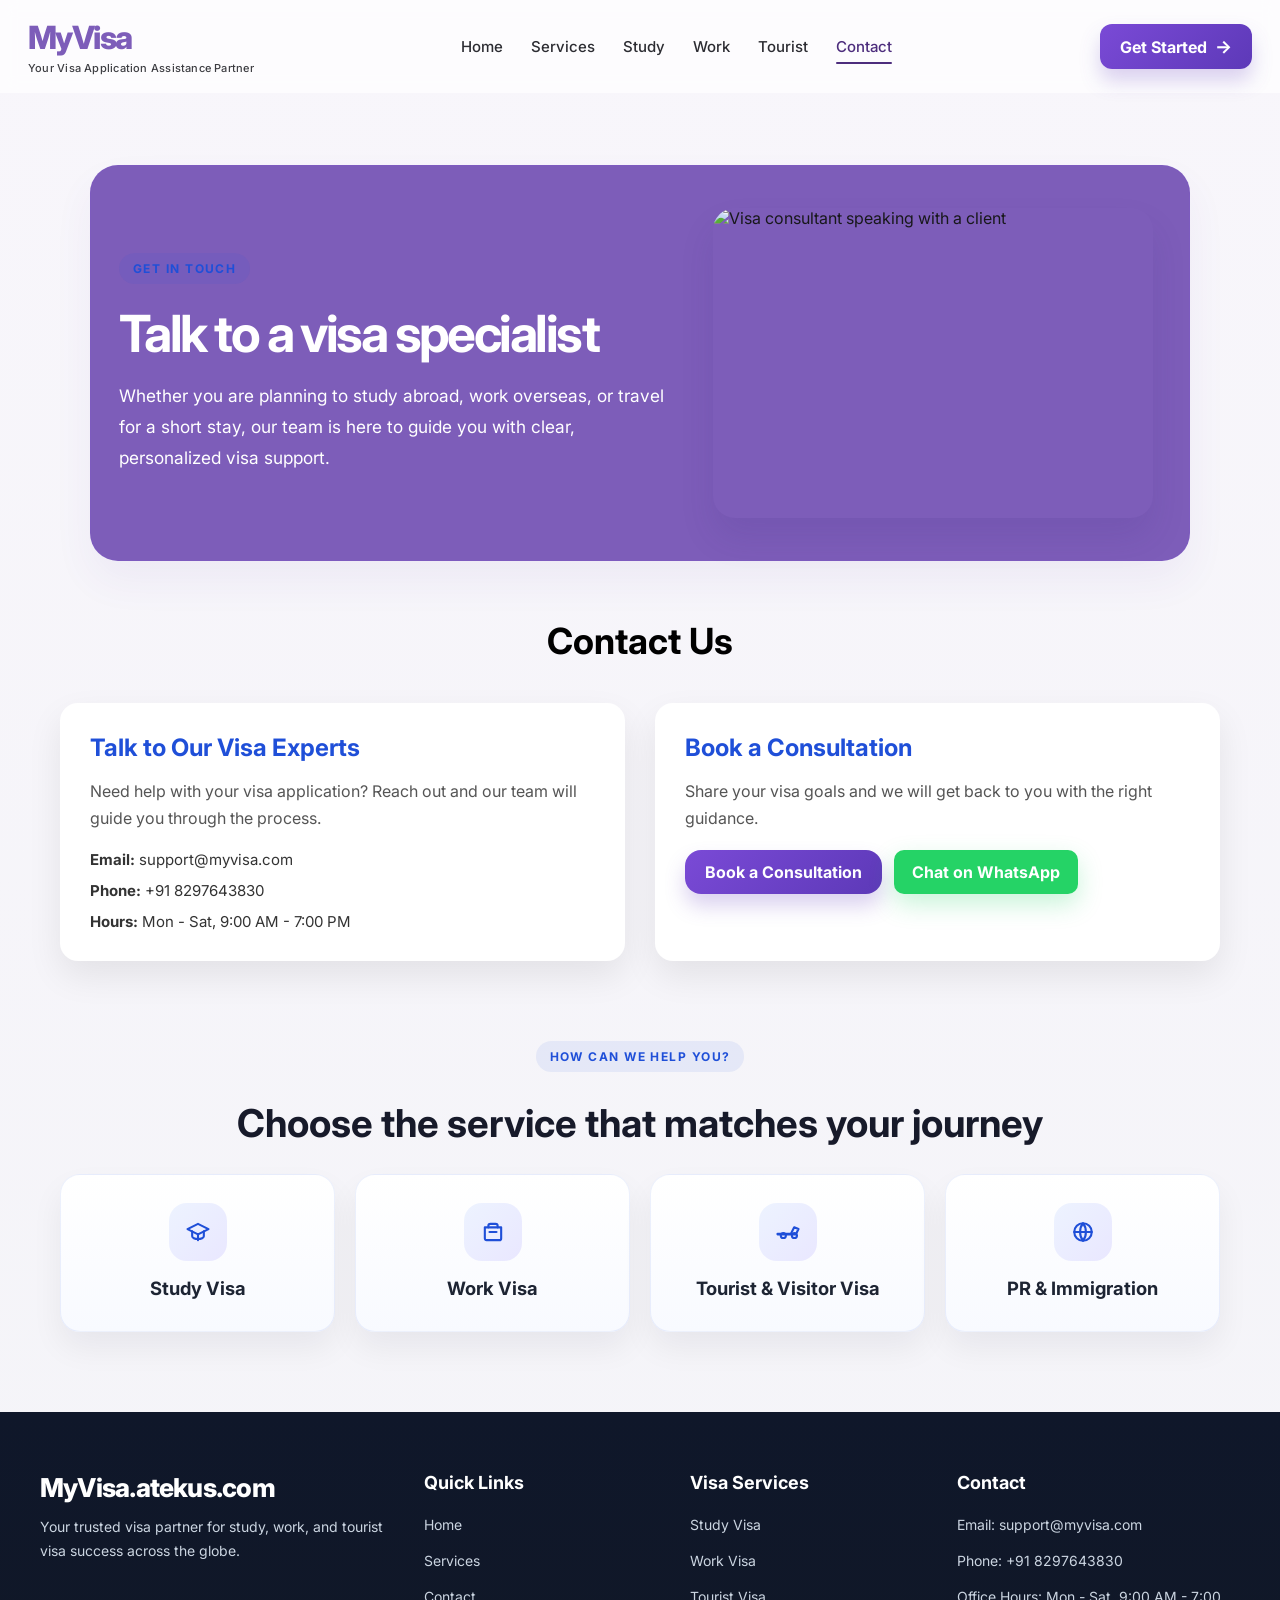
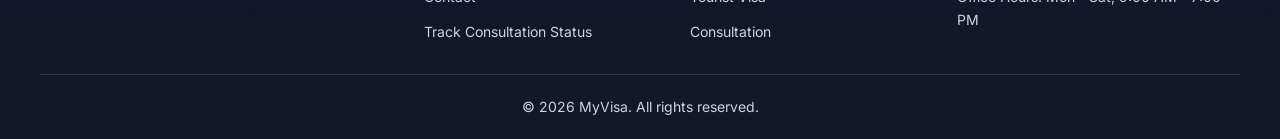
==== contact.html @ b4d3ec84 "Initial MyVisa website" ====
<!DOCTYPE html>
<html lang="en">
<head>
  <meta charset="UTF-8" />
  <meta name="viewport" content="width=device-width, initial-scale=1.0" />
  <title>Contact Us | MyVisa</title>
  <link href="https://fonts.googleapis.com/css2?family=Inter:wght@300;400;600;700&display=swap" rel="stylesheet">
  <link rel="stylesheet" href="styles.css">
</head>
<body>

<header>
  <div class="nav">
    <div class="logo-section">
      <div class="logo">MyVisa</div>
      <span class="tagline">Your Visa Application Assistance Partner</span>
    </div>
    <div class="nav-links" id="navLinks">
      <a href="Index.html">Home</a>
      <a href="Index.html#services">Services</a>
      <a href="study-destinations.html">Study</a>
      <a href="work-destinations.html">Work</a>
      <a href="tourist-destinations.html">Tourist</a>
      <a href="contact.html">Contact</a>
    </div>

    <a href="services.html" class="nav-cta">Get Started <span>→</span></a>
    <div class="hamburger" id="hamburger">
      <span></span>
      <span></span>
      <span></span>
    </div>
  </div>
</header>

<section class="contact-hero">
  <div class="contact-hero-inner">
    <div class="contact-hero-text">
      <span class="section-kicker">Get in touch</span>
      <h1>Talk to a visa specialist</h1>
      <p>Whether you are planning to study abroad, work overseas, or travel for a short stay, our team is here to guide you with clear, personalized visa support.</p>
    </div>
    <div class="contact-hero-visual">
      <img src="https://images.unsplash.com/photo-1522202176988-66273c2fd55f?auto=format&fit=crop&w=900&q=80" alt="Visa consultant speaking with a client" />
    </div>
  </div>
</section>

<section class="contact">
  <h2>Contact Us</h2>
  <div class="contact-grid">
    <div class="contact-card">
      <h3>Talk to Our Visa Experts</h3>
      <p>Need help with your visa application? Reach out and our team will guide you through the process.</p>
      <ul class="contact-list">
        <li><strong>Email:</strong> support@myvisa.com</li>
        <li><strong>Phone:</strong> +91 8297643830</li>
        <li><strong>Hours:</strong> Mon - Sat, 9:00 AM - 7:00 PM</li>
      </ul>
    </div>

    <div class="contact-card">
      <h3>Book a Consultation</h3>
      <p>Share your visa goals and we will get back to you with the right guidance.</p>
      <div class="contact-actions">
        <a class="hero-button" href="https://docs.google.com/forms" target="_blank" rel="noopener noreferrer">Book a Consultation</a>
        <a class="whatsapp-button" href="https://wa.me/918297643830" target="_blank" rel="noopener noreferrer">Chat on WhatsApp</a>
      </div>
    </div>
  </div>
</section>

<section class="help-section">
  <div class="help-header">
    <span class="section-kicker">How can we help you?</span>
    <h2>Choose the service that matches your journey</h2>
  </div>

  <div class="help-grid">
    <a class="help-card" href="study-destinations.html">
      <span class="help-icon" aria-hidden="true">
        <svg viewBox="0 0 24 24" aria-hidden="true">
          <path d="M3 9.5 12 5l9 4.5-9 4.5L3 9.5Z"/>
          <path d="M7 11.5v4.2c0 1.2 2.2 2.3 5 2.3s5-1.1 5-2.3v-4.2"/>
          <path d="M12 14v5"/>
        </svg>
      </span>
      <h3>Study Visa</h3>
    </a>

    <a class="help-card" href="work-destinations.html">
      <span class="help-icon" aria-hidden="true">
        <svg viewBox="0 0 24 24" aria-hidden="true">
          <path d="M8 8V6.8A1.8 1.8 0 0 1 9.8 5h4.4A1.8 1.8 0 0 1 16 6.8V8"/>
          <path d="M5 8h14v9.5A1.5 1.5 0 0 1 17.5 19h-11A1.5 1.5 0 0 1 5 17.5V8Z"/>
          <path d="M9 12h6"/>
        </svg>
      </span>
      <h3>Work Visa</h3>
    </a>

    <a class="help-card" href="tourist-destinations.html">
      <span class="help-icon" aria-hidden="true">
        <svg viewBox="0 0 24 24" aria-hidden="true">
          <path d="M3 13.5h11.5l2.8-5.5 3.7 1.5-2.2 4.5H3Z"/>
          <path d="M8 17.2a2.2 2.2 0 1 1 0-4.4 2.2 2.2 0 0 1 0 4.4Z"/>
          <path d="M17.5 17.2a2.2 2.2 0 1 1 0-4.4 2.2 2.2 0 0 1 0 4.4Z"/>
        </svg>
      </span>
      <h3>Tourist &amp; Visitor Visa</h3>
    </a>

    <a class="help-card" href="services.html">
      <span class="help-icon" aria-hidden="true">
        <svg viewBox="0 0 24 24" aria-hidden="true">
          <circle cx="12" cy="12" r="7.5"/>
          <path d="M12 4.5c1.7 2.1 2.5 4.3 2.5 7.5S13.7 17.4 12 19.5C10.3 17.4 9.5 15.2 9.5 12S10.3 6.6 12 4.5Z"/>
          <path d="M4.5 12h15"/>
        </svg>
      </span>
      <h3>PR &amp; Immigration</h3>
    </a>
  </div>
</section>

<!-- Footer Section -->
<footer>
  <div class="footer-inner">
    <div class="footer-brand">
      <div class="footer-logo">MyVisa.atekus.com</div>
      <p>Your trusted visa partner for study, work, and tourist visa success across the globe.</p>
    </div>

    <div class="footer-links">
      <h4>Quick Links</h4>
      <a href="Index.html">Home</a>
      <a href="services.html">Services</a>
      <a href="contact.html">Contact</a>
      <a href="#">Track Consultation Status</a>
    </div>

    <div class="footer-links">
      <h4>Visa Services</h4>
      <a href="study-destinations.html">Study Visa</a>
      <a href="work-destinations.html">Work Visa</a>
      <a href="tourist-destinations.html">Tourist Visa</a>
      <a href="services.html">Consultation</a>
    </div>

    <div class="footer-contact">
      <h4>Contact</h4>
      <p>Email: support@myvisa.com</p>
      <p>Phone: +91 8297643830</p>
      <p>Office Hours: Mon - Sat, 9:00 AM - 7:00 PM</p>
    </div>
  </div>

  <div class="footer-bottom">
    <p>© 2026 MyVisa. All rights reserved.</p>
  </div>
</footer>
</body>
<script src="script.js"></script>
</html>
---- styles.css ----
* {
  box-sizing: border-box;
  margin: 0;
  padding: 0;
  font-family: 'Inter', sans-serif;
}

body {
  background: linear-gradient(180deg, #f8f6fb 0%, #f4f4f8 100%);
  color: #18181b;
}

/* ================= HEADER ================= */
header {
  position: sticky;
  top: 0;
  background: rgba(255,255,255,0.7);
  backdrop-filter: blur(8px);
  z-index: 100;
}

.nav {
  max-width: 1280px;
  margin: auto;
  display: flex;
  align-items: center;
  justify-content: space-between;
  padding: 18px 28px;
  gap: 18px;
}

.logo-section {
  display: flex;
  flex-direction: column;
  align-items: flex-start;
  gap: 4px;
}

.logo {
  display: flex;
  align-items: center;
  gap: 8px;
  font-size: 32px;
  font-weight: 800;
  color: #7d5db9;
  letter-spacing: -0.05em;
}

.logo-mark {
  display: inline-flex;
  align-items: center;
  justify-content: center;
  width: 30px;
  height: 30px;
  border-radius: 10px;
  background: linear-gradient(135deg, #4c2d7d, #8c5ae6);
  color: #fff;
  font-size: 18px;
  font-weight: 700;
  box-shadow: 0 12px 25px rgba(111, 92, 211, 0.28);
}

.logo-text {
  color: #7d5db9;
  font-weight: 800;
}

.tagline {
  font-size: 11px;
  color: #3d3d42;
  font-weight: 500;
  letter-spacing: 0.02em;
}

.nav-links {
  display: flex;
  align-items: center;
  gap: 28px;
  margin: 0 auto;
}

.nav-links a {
  text-decoration: none;
  color: #2c2c32;
  font-weight: 500;
  font-size: 15px;
  position: relative;
  transition: color 0.2s ease;
}

.nav-links a:hover,
.nav-links a.active {
  color: #4d2d7d;
}

.nav-links a.active::after {
  content: "";
  position: absolute;
  left: 0;
  right: 0;
  bottom: -8px;
  height: 2px;
  background: #4d2d7d;
  border-radius: 99px;
}

.nav-cta {
  background: linear-gradient(135deg, #7a4ad6, #5d39b8);
  color: #fff;
  text-decoration: none;
  border-radius: 12px;
  padding: 12px 20px;
  font-weight: 700;
  box-shadow: 0 12px 20px rgba(110, 75, 196, 0.25);
  display: inline-flex;
  align-items: center;
  gap: 8px;
}

.nav-cta span {
  font-size: 18px;
}

/* ================= HAMBURGER MENU ================= */
.hamburger {
  display: none;
  flex-direction: column;
  cursor: pointer;
  gap: 6px;
}

.hamburger span {
  width: 25px;
  height: 3px;
  background-color: #333;
  border-radius: 3px;
  transition: all 0.3s ease;
}

.hamburger.active span:nth-child(1) {
  transform: rotate(45deg) translate(10px, 10px);
}

.hamburger.active span:nth-child(2) {
  opacity: 0;
}

.hamburger.active span:nth-child(3) {
  transform: rotate(-45deg) translate(7px, -7px);
}

/* Mobile responsive */
@media (max-width: 768px) {
  .hamburger {
    display: flex;
  }

  
  .nav {
    padding: 12px 20px;
    gap: 12px;
    align-items: center;
  }

  .logo-section {
    min-width: 0;
    flex: 1;
  }

  .tagline {
    white-space: normal;
    overflow-wrap: break-word;
    line-height: 1.4;
    max-width: 100%;
  }

  .nav-cta {
    flex-shrink: 0;
    padding: 10px 14px;
  }

  .logo {
    font-size: 28px;
  }

  .nav-links {
    position: absolute;
    top: 70px;
    left: 0;
    right: 0;
    background: rgba(255, 255, 255, 0.98);
    flex-direction: column;
    padding: 10px;
    gap: 0;
    max-height: 0;
    overflow: hidden;
    transition: max-height 0.3s ease;
    border-bottom: 1px solid #eaeaea;
  }

  .nav-links.active {
    max-height: 300px;
  }

  .nav-links a {
    padding: 12px 0;
    border-bottom: 1px solid #f0f0f0;
  }

  .nav-links a:last-child {
    border-bottom: none;
  }
}

/* ================= HERO ================= */
.hero {
  max-width: 1280px;
  margin: 0 auto;
  padding: 38px 28px 70px;
  display: grid;
  grid-template-columns: 1.08fr 0.92fr;
  gap: 20px;
  align-items: center;
  background: linear-gradient(180deg, #f7f4fb 0%, #f7f4fb 100%);
}

.hero-copy {
  padding: 12px 0;
}

.eyebrow {
  display: inline-block;
  background: rgba(123, 78, 224, 0.12);
  color: #5a3ab8;
  text-transform: uppercase;
  letter-spacing: 0.18em;
  font-size: 14px;
  font-weight: 700;
  padding: 12px 18px;
  border-radius: 999px;
  margin-bottom: 22px;
}

.hero h1 {
  font-size: clamp(3rem, 4vw, 6rem);
  line-height: 0.96;
  letter-spacing: -0.06em;
  margin-bottom: 24px;
  color: #171a2a;
  font-weight: 900;
}

.hero h1 span {
  display: block;
  color: #201627;
}

.hero-subtitle {
  font-size: 20px;
  color: #5a5a66;
  margin-bottom: 30px;
  max-width: 620px;
  line-height: 1.6;
}

.hero-actions {
  display: flex;
  align-items: center;
  gap: 18px;
  margin-bottom: 34px;
}

.hero-button {
  display: inline-flex;
  align-items: center;
  justify-content: center;
  gap: 10px;
  text-decoration: none;
  font-weight: 700;
  border-radius: 16px;
  transition: transform 0.2s ease, box-shadow 0.2s ease;
}

.hero-button:hover {
  transform: translateY(-1px);
}

.hero-button.primary {
  background: linear-gradient(135deg, #7b4ee0, #5a3ab8);
  color: #ffffff;
  padding: 18px 28px;
  min-width: 210px;
  box-shadow: 0 18px 32px rgba(116, 84, 214, 0.22);
}

.hero-button.secondary {
  color: #2d2840;
  border: 1px solid rgba(46, 36, 72, 0.4);
  background: rgba(255,255,255,0.35);
  padding: 18px 26px;
}

.hero-trust {
  display: flex;
  align-items: center;
  gap: 18px;
}

.avatar-group {
  display: flex;
  align-items: center;
  padding-left: 10px;
}

.avatar {
  width: 38px;
  height: 38px;
  border-radius: 50%;
  display: inline-flex;
  align-items: center;
  justify-content: center;
  font-size: 12px;
  font-weight: 700;
  color: #fff;
  border: 2px solid #fff;
  margin-left: -10px;
}

.avatar:first-child {
  margin-left: 0;
}

.avatar-one { background: #9a74eb; }
.avatar-two { background: #6c88f3; }
.avatar-three { background: #d48dcf; }

.trust-copy {
  display: flex;
  flex-direction: column;
  gap: 4px;
}

.trust-copy strong {
  font-size: 21px;
  color: #1d1e26;
}

.trust-copy span {
  color: #5a5a66;
  font-size: 14px;
}

.hero-visual {
  position: relative;
  min-height: 560px;
  display: flex;
  align-items: center;
  justify-content: center;
}

.globe-card {
  position: relative;
  width: min(100%, 620px);
  aspect-ratio: 1.1;
  border-radius: 50%;
  overflow: hidden;
  display: flex;
  align-items: center;
  justify-content: center;
  box-shadow: 0 26px 50px rgba(131, 101, 199, 0.18);
  background: radial-gradient(circle at 35% 35%, #d9d2f3 0%, #b9a9ef 38%, #7d67d8 100%);
}

.globe-card::before {
  content: "";
  position: absolute;
  inset: 18% 14%;
  border-radius: 50%;
  border: 1px solid rgba(255,255,255,0.55);
}

.globe-card img {
  width: 100%;
  height: 100%;
  object-fit: cover;
  filter: saturate(0.9) brightness(1.06);
}

.floating-card {
  position: absolute;
  left: 20px;
  bottom: 42px;
  background: rgba(255,255,255,0.9);
  border: 1px solid rgba(120, 98, 175, 0.12);
  border-radius: 20px;
  box-shadow: 0 18px 34px rgba(109, 89, 170, 0.15);
  padding: 18px 20px;
  display: flex;
  align-items: center;
  gap: 14px;
  max-width: 295px;
}

.mini-icon {
  width: 52px;
  height: 52px;
  border-radius: 16px;
  background: linear-gradient(135deg, #f0edf7, #e7d9fb);
  display: flex;
  align-items: center;
  justify-content: center;
  font-size: 24px;
  color: #5f45b8;
}

.floating-card strong {
  display: block;
  font-size: 22px;
  color: #1f1d29;
  margin-bottom: 4px;
}

.floating-card p {
  color: #5c5a68;
  font-size: 14px;
  line-height: 1.5;
}

.feature-gallery {
  max-width: 1200px;
  margin: 0 auto 60px;
  padding: 0 20px;
  display: grid;
  grid-template-columns: repeat(3, minmax(0, 1fr));
  gap: 24px;
}

.gallery-item {
  position: relative;
  overflow: hidden;
  border-radius: 18px;
  box-shadow: 0 15px 30px rgba(0,0,0,0.08);
}

.gallery-item img {
  width: 100%;
  height: 260px;
  object-fit: cover;
  display: block;
}

.gallery-caption {
  position: absolute;
  left: 18px;
  bottom: 18px;
  background: rgba(17, 24, 39, 0.7);
  color: white;
  padding: 8px 14px;
  border-radius: 999px;
  font-size: 13px;
  font-weight: 600;
}

.stats-strip {
  max-width: 1200px;
  margin: 0 auto 40px;
  padding: 0 20px;
  display: grid;
  grid-template-columns: repeat(4, minmax(0, 1fr));
  gap: 20px;
}

.stat-item {
  background: linear-gradient(135deg, #ffffff, #eef4ff);
  border: 1px solid #dce9ff;
  border-radius: 18px;
  padding: 24px 18px;
  text-align: center;
  box-shadow: 0 12px 25px rgba(31,79,216,0.08);
}

.stat-item strong {
  display: block;
  color: #000000;
  font-size: 34px;
  margin-bottom: 8px;
}

.stat-item span {
  color: #555;
  font-size: 14px;
  font-weight: 600;
}

.home-services {
  max-width: 1200px;
  margin: auto;
  padding: 20px 20px 80px;
  background: #7d5db9;
  color: white;
}

.section-heading {
  text-align: center;
  margin-bottom: 36px;
}

.eyebrow {
  display: inline-block;
  background: #7d5db9;
  color: white;
  padding: 8px 14px;
  border-radius: 999px;
  font-size: 12px;
  font-weight: 700;
  text-transform: uppercase;
  letter-spacing: 0.08em;
  margin-bottom: 14px;
}

.section-heading h2 {
  font-size: 36px;
  color: white;
}

.home-service-grid {
  display: grid;
  grid-template-columns: repeat(3, minmax(0, 1fr));
  gap: 24px;
}

.home-service-card {
  background: #fff;
  border-radius: 20px;
  padding: 28px 24px;
  box-shadow: 0 18px 35px rgba(15, 23, 42, 0.08);
  border-top: 4px solid rgb(112, 2, 125);
}

.service-pill {
  display: inline-block;
  background: #edf3ff;
  color: #1f4fd8;
  font-size: 12px;
  font-weight: 700;
  padding: 7px 12px;
  border-radius: 999px;
  margin-bottom: 16px;
}

.home-service-card h3 {
  font-size: 24px;
  color: black;
  margin-bottom: 12px;
}

.home-service-card p {
  color: #555;
  line-height: 1.7;
  margin-bottom: 18px;
}

.home-service-card a {
  display: inline-block;
  color: #1f4fd8;
  font-weight: 700;
  text-decoration: none;
}

.home-service-card a:hover {
  text-decoration: underline;
}

/* ================= SERVICES ================= */
.services {
  max-width: 1200px;
  margin: auto;
  padding: 60px 20px;
}

.services h2 {
  text-align: center;
  font-size: 32px;
  margin-bottom: 40px;
}

.service-grid {
  display: grid;
  grid-template-columns: repeat(auto-fit, minmax(250px, 1fr));
  gap: 24px;
}

.service-card {
  background: white;
  border-radius: 16px;
  padding: 24px;
  box-shadow: 0 10px 25px rgba(0,0,0,0.06);
}

.service-card h4 {
  margin-bottom: 10px;
}

.service-card p {
  color: #555;
  font-size: 15px;
}

/* ================= SERVICES PAGE ================= */
.page-header {
  max-width: 1200px;
  margin: 0 auto;
  padding: 72px 20px 12px;
  text-align: center;
}

.page-header-inner {
  max-width: 820px;
  margin: 0 auto;
}

.section-kicker {
  display: inline-block;
  background: rgba(31, 79, 216, 0.08);
  color: #1f4fd8;
  border-radius: 999px;
  padding: 8px 14px;
  font-size: 12px;
  font-weight: 700;
  letter-spacing: 0.12em;
  text-transform: uppercase;
  margin-bottom: 18px;
}

.section-kicker-blue {
  background: rgba(31, 79, 216, 0.08);
}

.page-header h1 {
  font-size: clamp(2.3rem, 4vw, 4rem);
  color: #171a2a;
  margin-bottom: 14px;
  letter-spacing: -0.05em;
}

.page-header p {
  color: #586071;
  font-size: 1.1rem;
  line-height: 1.8;
  max-width: 760px;
  margin: 0 auto;
}

.services-page {
  max-width: 1200px;
  margin: 0 auto;
  padding: 32px 20px 64px;
}

.service-grid-page {
  display: grid;
  grid-template-columns: repeat(2, minmax(0, 1fr));
  gap: 28px;
}

.service-card-page {
  background: linear-gradient(180deg, #ffffff 0%, #f9fbff 100%);
  border-radius: 22px;
  padding: 24px;
  box-shadow: 0 16px 36px rgba(15, 23, 42, 0.08);
  border: 1px solid rgba(31, 79, 216, 0.08);
  transition: transform 0.25s ease, box-shadow 0.25s ease, border-color 0.25s ease;
  position: relative;
  overflow: hidden;
  display: grid;
  grid-template-columns: 1.15fr 0.85fr;
  gap: 22px;
  align-items: center;
}

.service-card-page::before {
  content: "";
  position: absolute;
  inset: 0 auto auto 0;
  width: 100%;
  height: 4px;
  background: #7d5db9;
}

.service-card-page:hover {
  transform: translateY(-6px);
  box-shadow: 0 22px 40px rgba(31, 79, 216, 0.12);
  border-color: rgba(31, 79, 216, 0.18);
}

.service-card-content {
  display: flex;
  flex-direction: column;
  justify-content: center;
}

.service-card-header {
  display: flex;
  align-items: center;
  justify-content: space-between;
  gap: 14px;
  margin-bottom: 16px;
}

.service-icon {
  width: 58px;
  height: 58px;
  border-radius: 18px;
  background: linear-gradient(135deg, #eff4ff, #dfeaff);
  display: inline-flex;
  align-items: center;
  justify-content: center;
  font-size: 28px;
  box-shadow: inset 0 0 0 1px rgba(31, 79, 216, 0.08);
}

.service-card-media {
  display: flex;
  align-items: center;
  justify-content: center;
}

.service-card-media img {
  width: 100%;
  height: 240px;
  object-fit: cover;
  border-radius: 18px;
  display: block;
  box-shadow: 0 16px 28px rgba(15, 23, 42, 0.08);
}

.service-chip {
  display: inline-flex;
  align-items: center;
  justify-content: center;
  background: rgba(31, 79, 216, 0.08);
  color: #1f4fd8;
  border-radius: 999px;
  padding: 8px 12px;
  font-size: 11px;
  font-weight: 700;
  letter-spacing: 0.06em;
  text-transform: uppercase;
}

.service-card-page h3 {
  font-size: 1.6rem;
  color: #1d2433;
  margin-bottom: 12px;
}

.service-card-page p {
  color: #5e6474;
  line-height: 1.75;
  margin-bottom: 18px;
  font-size: 0.98rem;
}

.service-card-page ul {
  list-style: none;
  display: flex;
  flex-direction: column;
  gap: 10px;
  color: #2b3242;
  padding-left: 0;
  margin-bottom: 20px;
}

.service-card-page li {
  position: relative;
  padding-left: 22px;
  font-size: 0.96rem;
}

.service-card-page li::before {
  content: "✓";
  position: absolute;
  left: 0;
  color: #7d5db9;
  font-weight: 700;
}

.service-apply-btn {
  display: inline-flex;
  align-items: center;
  justify-content: center;
  background: linear-gradient(135deg, #7b4ee0, #5a3ab8);
  color: #fff;
  text-decoration: none;
  padding: 12px 20px;
  border-radius: 12px;
  font-weight: 700;
  box-shadow: 0 12px 25px rgba(31, 79, 216, 0.22);
  transition: transform 0.2s ease, box-shadow 0.2s ease;
}

.service-apply-btn:hover {
  transform: translateY(-2px);
  box-shadow: 0 16px 28px rgba(31, 79, 216, 0.25);
}

.popular-destinations {
  max-width: 1200px;
  margin: 0 auto;
  padding: 24px 20px 60px;
}

.popular-destinations-header {
  text-align: center;
  margin-bottom: 30px;
}

.popular-destinations-header h2 {
  font-size: clamp(2rem, 3vw, 2.8rem);
  color: #171a2a;
}

.destination-grid {
  display: grid;
  grid-template-columns: repeat(4, minmax(0, 1fr));
  gap: 22px;
}

.destination-card {
  background: #fff;
  border-radius: 20px;
  overflow: hidden;
  color: inherit;
  box-shadow: 0 18px 36px rgba(15, 23, 42, 0.08);
  border: 1px solid rgba(31, 79, 216, 0.06);
  transition: transform 0.25s ease, box-shadow 0.25s ease;
}

.destination-card:hover {
  transform: translateY(-5px);
  box-shadow: 0 22px 42px rgba(31, 79, 216, 0.12);
}

.destination-card img {
  width: 100%;
  height: 220px;
  object-fit: cover;
  display: block;
}

.destination-content {
  padding: 20px 18px 18px;
}

.destination-content h3 {
  color: #1d2433;
  font-size: 1.35rem;
  margin-bottom: 8px;
}

.destination-content p {
  color: #5e6474;
  line-height: 1.7;
  font-size: 0.95rem;
  margin-bottom: 16px;
}

.destination-links {
  display: grid;
  grid-template-columns: repeat(2, minmax(0, 1fr));
  gap: 8px;
}

.destination-links a {
  display: inline-flex;
  align-items: center;
  justify-content: center;
  text-decoration: none;
  padding: 8px 10px;
  border-radius: 10px;
  background: #f3f7ff;
  color: #1f4fd8;
  font-size: 0.82rem;
  font-weight: 700;
  border: 1px solid rgba(31, 79, 216, 0.08);
  transition: background 0.2s ease, color 0.2s ease, transform 0.2s ease;
}

.destination-links a:hover {
  background: #7d5db9;
  color: #fff;
  transform: translateY(-1px);
}

.process-section {
  max-width: 1200px;
  margin: 0 auto;
  padding: 20px 20px 80px;
}

.process-header {
  text-align: center;
  margin-bottom: 30px;
}

.process-title {
  display: inline-block;
}

.process-section h2 {
  text-align: center;
  font-size: clamp(2rem, 3vw, 2.8rem);
  color: #171a2a;
  margin-top: 0;
}

.process-steps-page {
  display: grid;
  grid-template-columns: repeat(3, minmax(0, 1fr));
  gap: 26px;
}

.process-box {
  background: linear-gradient(180deg, #ffffff 0%, #f9fbff 100%);
  border-radius: 20px;
  padding: 30px 24px 26px;
  box-shadow: 0 16px 32px rgba(15, 23, 42, 0.07);
  border: 1px solid rgba(31, 79, 216, 0.06);
  text-align: center;
}

.process-icon {
  width: 64px;
  height: 64px;
  border-radius: 18px;
  background: linear-gradient(135deg, #edf3ff, #dfeaff);
  display: inline-flex;
  align-items: center;
  justify-content: center;
  font-size: 28px;
  margin-bottom: 16px;
}

.step-number {
  display: inline-flex;
  align-items: center;
  justify-content: center;
  width: 52px;
  height: 32px;
  border-radius: 999px;
  background: rgba(31, 79, 216, 0.09);
  color: #7d5db9;
  font-weight: 800;
  letter-spacing: 0.04em;
  margin-bottom: 14px;
}

.process-box h3 {
  font-size: 1.45rem;
  color: #1d2433;
  margin-bottom: 10px;
}

.process-box p {
  color: #5e6474;
  line-height: 1.75;
}

.cta-banner {
  max-width: 1200px;
  margin: 0 auto 80px;
  background: #7d5db9;
  color: white;
  border-radius: 24px;
  padding: 48px 30px;
  text-align: center;
  box-shadow: 0 20px 34px rgba(31, 79, 216, 0.2);
}

.cta-banner .hero-button {
  display: inline-flex;
  align-items: center;
  justify-content: center;
  gap: 10px;
  background: linear-gradient(135deg, #7a4ad6, #5d39b8);
  color: #fff;
  text-decoration: none;
  border-radius: 12px;
  padding: 14px 22px;
  font-weight: 700;
  box-shadow: 0 12px 20px rgba(110, 75, 196, 0.25);
}

.cta-banner h2 {
  font-size: clamp(2rem, 3vw, 2.7rem);
  margin-bottom: 14px;
}

.cta-banner p {
  margin-bottom: 24px;
  opacity: 0.9;
  max-width: 700px;
  margin-left: auto;
  margin-right: auto;
  line-height: 1.7;
}

@media (max-width: 1024px) {
  .destination-grid {
    grid-template-columns: repeat(2, minmax(0, 1fr));
  }

  .help-grid {
    grid-template-columns: repeat(2, minmax(0, 1fr));
  }
}

@media (max-width: 768px) {
  .service-grid-page,
  .process-steps-page,
  .destination-grid {
    grid-template-columns: 1fr;
  }

  .service-card-page {
    grid-template-columns: 1fr;
    padding: 20px;
  }

  .service-card-media img {
    height: 200px;
  }

  .page-header {
    padding-top: 52px;
  }

  .page-header h1 {
    font-size: 2.1rem;
  }

  .cta-banner h2 {
    font-size: 1.9rem;
  }

  .service-card-page,
  .process-box {
    padding-left: 20px;
    padding-right: 20px;
  }

  .help-grid {
    grid-template-columns: 1fr;
  }
}

/* ================= WHY CHOOSE US ================= */
.process-showcase {
  max-width: 1200px;
  margin: 80px auto 40px;
  padding: 0 20px;
  display: grid;
  grid-template-columns: 1fr 1.1fr;
  gap: 30px;
  align-items: center;
}

.process-showcase-image img {
  width: 100%;
  height: 500px;
  object-fit: cover;
  border-radius: 24px;
  box-shadow: 0 20px 40px rgba(15, 23, 42, 0.12);
}

.process-showcase-content {
  background: white;
  border-radius: 24px;
  padding: 32px;
  box-shadow: 0 20px 40px rgba(15, 23, 42, 0.08);
}

.process-showcase-content h2 {
  font-size: 38px;
  color: black;
  margin-bottom: 26px;
  line-height: 1.2;
}

.process-list {
  display: flex;
  flex-direction: column;
  gap: 20px;
}

.process-item {
  display: flex;
  align-items: flex-start;
  gap: 16px;
  padding: 18px 0;
  border-bottom: 1px solid #edf1f7;
}

.process-item:last-child {
  border-bottom: none;
}

.process-item span {
  width: 40px;
  height: 40px;
  display: inline-flex;
  align-items: center;
  justify-content: center;
  border-radius: 50%;
  background: #1f4fd8;
  color: white;
  font-weight: 700;
}

.process-item h3 {
  margin-bottom: 6px;
  color: #1f4fd8;
  font-size: 20px;
}

.process-item p {
  color: #555;
  line-height: 1.7;
}

.eyebrow-dark {
  background: rgba(31,79,216,0.08);
  color: #1f4fd8;
}

.section-heading-dark {
  margin-bottom: 30px;
}

.why-choose-us {
  max-width: 1200px;
  margin: auto;
  padding: 80px 20px;
  background: linear-gradient(180deg, #f6f8fc, #ffffff);
}

.why-choose-us h2 {
  text-align: center;
  font-size: 36px;
  color: black;
  margin-bottom: 60px;
  font-weight: 700;
}

.why-grid {
  display: grid;
  grid-template-columns: repeat(auto-fit, minmax(320px, 1fr));
  gap: 30px;
}

.why-card {
  background: white;
  border-radius: 16px;
  padding: 40px 30px;
  box-shadow: 0 10px 30px rgba(0,0,0,0.08);
  text-align: center;
  transition: all 0.3s ease;
  border-top: 4px solid #7d5db9;
}

.why-card:hover {
  transform: translateY(-8px);
  box-shadow: 0 20px 40px rgba(31,79,216,0.15);
}

.why-icon {
  font-size: 48px;
  margin-bottom: 20px;
  display: inline-block;
}

.why-card h3 {
  font-size: 22px;
  color: #1f4fd8;
  margin-bottom: 15px;
  font-weight: 600;
}

.why-card p {
  color: #555;
  font-size: 15px;
  line-height: 1.7;
}

/* ================= CONTACT ================= */
.contact-hero {
  max-width: 1200px;
  margin: 0 auto;
  padding: 72px 20px 18px;
}

.contact-hero-inner {
  max-width: 1100px;
  margin: 0 auto;
  background: #7d5db9;
  border: 1px solid rgba(123, 78, 224, 0.12);
  border-radius: 28px;
  padding: 42px 28px;
  box-shadow: 0 20px 40px rgba(91, 58, 168, 0.06);
  display: grid;
  grid-template-columns: 1.1fr 0.9fr;
  gap: 28px;
  align-items: center;
}

.contact-hero-text {
  text-align: left;
}

.contact-hero h1 {
  font-size: clamp(2.2rem, 4vw, 4rem);
  color: white;
  margin-bottom: 16px;
  letter-spacing: -0.05em;
}

.contact-hero p {
  max-width: 720px;
  margin: 0;
  color: white;
  line-height: 1.8;
  font-size: 1.08rem;
}

.contact-hero-visual {
  display: flex;
  justify-content: center;
}

.contact-hero-visual img {
  width: 100%;
  max-width: 440px;
  height: 310px;
  object-fit: cover;
  border-radius: 22px;
  box-shadow: 0 20px 34px rgba(58, 42, 123, 0.12);
}

.contact {
  max-width: 1200px;
  margin: auto;
  padding: 40px 20px 80px;
}

.contact h2 {
  text-align: center;
  font-size: 36px;
  color: black;
  margin-bottom: 40px;
}

.contact-grid {
  display: grid;
  grid-template-columns: repeat(2, minmax(0, 1fr));
  gap: 30px;
}

.contact-card {
  background: white;
  border-radius: 18px;
  padding: 30px;
  box-shadow: 0 15px 35px rgba(0,0,0,0.08);
}

.contact-card h3 {
  margin-bottom: 16px;
  font-size: 24px;
  color: #1f4fd8;
}

.contact-card p {
  color: #555;
  line-height: 1.7;
  margin-bottom: 18px;
}

.contact-actions {
  display: flex;
  flex-wrap: wrap;
  gap: 12px;
  align-items: center;
}

.contact-list {
  list-style: none;
  display: flex;
  flex-direction: column;
  gap: 12px;
  color: #333;
}

.contact-list li {
  font-size: 15px;
}

.contact .hero-button {
  margin-top: 0;
  background: linear-gradient(135deg, #7a4ad6, #5d39b8);
  color: #fff;
  box-shadow: 0 12px 20px rgba(110, 75, 196, 0.25);
  padding: 12px 20px;
}

.help-section {
  max-width: 1200px;
  margin: 0 auto 80px;
  padding: 0 20px;
}

.help-header {
  text-align: center;
  margin-bottom: 28px;
}

.help-header h2 {
  font-size: clamp(2rem, 3vw, 2.8rem);
  color: #171a2a;
  margin-top: 10px;
}

.help-grid {
  display: grid;
  grid-template-columns: repeat(4, minmax(0, 1fr));
  gap: 20px;
}

.help-card {
  display: flex;
  flex-direction: column;
  align-items: center;
  justify-content: center;
  gap: 14px;
  text-decoration: none;
  background: linear-gradient(180deg, #ffffff 0%, #f8faff 100%);
  border: 1px solid rgba(31, 79, 216, 0.08);
  border-radius: 20px;
  padding: 28px 18px;
  color: #1d2433;
  box-shadow: 0 16px 32px rgba(15, 23, 42, 0.06);
  transition: transform 0.2s ease, box-shadow 0.2s ease, border-color 0.2s ease;
}

.help-card:hover {
  transform: translateY(-4px);
  box-shadow: 0 22px 42px rgba(31, 79, 216, 0.12);
  border-color: rgba(123, 78, 224, 0.2);
}

.help-icon {
  width: 58px;
  height: 58px;
  border-radius: 18px;
  display: flex;
  align-items: center;
  justify-content: center;
  background: linear-gradient(135deg, #edf3ff, #e9e7ff);
  color: #1f4fd8;
}

.help-icon svg {
  width: 28px;
  height: 28px;
  stroke: currentColor;
  fill: none;
  stroke-width: 1.8;
  stroke-linecap: round;
  stroke-linejoin: round;
}

.help-card:hover .help-icon {
  background: linear-gradient(135deg, #e9ecff, #f0ebff);
  color: #5c39b8;
}

.help-card h3 {
  font-size: 1.15rem;
  font-weight: 700;
  text-align: center;
  line-height: 1.5;
}

.whatsapp-button {
  display: inline-flex;
  align-items: center;
  justify-content: center;
  text-decoration: none;
  background: #25d366;
  color: #fff;
  padding: 12px 18px;
  border-radius: 10px;
  font-weight: 700;
  box-shadow: 0 10px 25px rgba(37, 211, 102, 0.25);
  transition: transform 0.2s ease, box-shadow 0.2s ease;
}

.whatsapp-button:hover {
  background: #1fbf5f;
  transform: translateY(-1px);
}

.floating-whatsapp {
  position: fixed;
  right: 20px;
  bottom: 20px;
  background: linear-gradient(135deg, #25d366, #1ebe5b);
  color: #fff;
  padding: 14px 20px;
  border-radius: 999px;
  text-decoration: none;
  font-weight: 700;
  box-shadow: 0 15px 30px rgba(37, 211, 102, 0.35);
  z-index: 1000;
  letter-spacing: 0.02em;
}

.faq-section {
  background: #7d5db9;
  padding: 80px 20px;
}

.faq-container {
  max-width: 980px;
  margin: 0 auto;
}

.faq-container h2 {
  text-align: center;
  font-size: clamp(2rem, 3vw, 3rem);
  color: white;
  margin-bottom: 32px;
  line-height: 1.2;
}

.faq-section .eyebrow {
  display: inline-block;
  background: rgba(118, 86, 190, 0.08);
  color: #5b3aa8;
  padding: 10px 18px;
  border-radius: 999px;
  text-transform: uppercase;
  letter-spacing: 0.12em;
  font-size: 12px;
  font-weight: 700;
  margin: 0 auto 18px;
  display: block;
  width: fit-content;
}

.faq-list {
  display: flex;
  flex-direction: column;
  gap: 14px;
}

.faq-item {
  background: #ffffff;
  border-radius: 18px;
  border: 1px solid rgba(122, 94, 180, 0.08);
  box-shadow: 0 10px 24px rgba(76, 54, 126, 0.05);
  overflow: hidden;
}

.faq-question {
  width: 100%;
  background: transparent;
  border: none;
  padding: 22px 24px;
  display: flex;
  align-items: center;
  justify-content: space-between;
  gap: 18px;
  text-align: left;
  font-size: 1.05rem;
  font-weight: 700;
  color: #1f1d29;
  cursor: pointer;
  transition: background 0.2s ease;
}

.faq-question:hover {
  background: rgba(122, 94, 180, 0.02);
}

.faq-question span:first-child {
  flex: 1;
}

.faq-icon {
  width: 32px;
  height: 32px;
  min-width: 32px;
  border-radius: 50%;
  background: rgba(123, 78, 224, 0.12);
  color: #5b3aa8;
  display: inline-flex;
  align-items: center;
  justify-content: center;
  font-size: 1.5rem;
  font-weight: 600;
  line-height: 1;
  transition: transform 0.2s ease, background 0.2s ease;
}

.faq-item.active .faq-icon {
  transform: rotate(45deg);
  background: rgba(123, 78, 224, 0.18);
}

.faq-answer {
  max-height: 0;
  overflow: hidden;
  opacity: 0;
  transition: max-height 0.35s ease, opacity 0.25s ease;
}

.faq-item.active .faq-answer {
  opacity: 1;
}

.faq-answer p {
  margin: 0;
  padding: 0 24px 22px;
  color: #555a66;
  line-height: 1.8;
  font-size: 0.98rem;
  border-top: 1px solid rgba(122, 94, 180, 0.08);
}

.faq-cta {
  padding: 0 20px 60px;
  background: #f8f4ff;
}

.faq-cta-container {
  max-width: 1100px;
  margin: 0 auto;
  background: linear-gradient(135deg, #f1ebff, #f8f5ff);
  border: 1px solid rgba(123, 78, 224, 0.12);
  border-radius: 26px;
  padding: 42px 24px;
  text-align: center;
  box-shadow: 0 18px 34px rgba(91, 58, 168, 0.06);
}

.faq-cta-container h3 {
  font-size: clamp(1.8rem, 2vw, 2.6rem);
  color: #1f1d29;
  margin-bottom: 22px;
}

.faq-cta-button {
  display: inline-flex;
  align-items: center;
  justify-content: center;
  background: linear-gradient(135deg, #7b4ee0, #5a3ab8);
  color: #ffffff;
  text-decoration: none;
  border-radius: 14px;
  padding: 16px 28px;
  font-weight: 700;
  box-shadow: 0 16px 28px rgba(116, 84, 214, 0.2);
  transition: transform 0.2s ease;
}

.faq-cta-button:hover {
  transform: translateY(-1px);
}

/* ================= FOOTER ================= */
footer {
  background: linear-gradient(180deg, #0f172a 0%, #111827 100%);
  color: #cbd5e1;
  padding: 60px 20px 20px;
  margin-top: 0;
}

.footer-inner {
  max-width: 1200px;
  margin: auto;
  display: grid;
  grid-template-columns: 1.5fr 1fr 1fr 1.2fr;
  gap: 30px;
  align-items: start;
}

.footer-brand,
.footer-links,
.footer-contact {
  display: flex;
  flex-direction: column;
  gap: 12px;
}

.footer-logo {
  font-size: 26px;
  font-weight: 800;
  color: #fff;
  letter-spacing: -0.03em;
}

.footer-brand p,
.footer-contact p,
.footer-links a,
.footer-bottom p {
  font-size: 14px;
  line-height: 1.7;
  color: #cbd5e1;
}

footer h4 {
  color: #fff;
  margin-bottom: 8px;
  font-size: 18px;
}

.footer-links a {
  text-decoration: none;
  transition: color 0.2s ease;
}

.footer-links a:hover {
  color: #fff;
}

.footer-whatsapp {
  display: inline-block;
  width: fit-content;
  margin-top: 10px;
  background: linear-gradient(135deg, #25d366, #1ebe5b);
  color: white;
  text-decoration: none;
  padding: 12px 18px;
  border-radius: 999px;
  font-weight: 700;
  box-shadow: 0 12px 25px rgba(37, 211, 102, 0.25);
}

.footer-bottom {
  max-width: 1200px;
  margin: 30px auto 0;
  padding-top: 20px;
  border-top: 1px solid rgba(255,255,255,0.12);
  text-align: center;
}

.footer-bottom p {
  margin: 0;
}

/* ================= RESPONSIVE ================= */
@media (max-width: 900px) {
  .hero {
    grid-template-columns: 1fr;
    text-align: center;
  }

  .hero button {
    width: 100%;
  }

  .feature-gallery,
  .stats-strip,
  .home-service-grid,
  .process-showcase,
  .footer-inner {
    grid-template-columns: 1fr;
  }

  .section-heading h2 {
    font-size: 28px;
  }

  .process-showcase-content h2 {
    font-size: 30px;
  }

  .process-showcase-image img {
    height: 320px;
  }

  footer {
    padding-top: 40px;
  }

  .footer-brand,
  .footer-links,
  .footer-contact {
    gap: 8px;
  }
}

/* ================= COUNTRIES ================= */
.countries {
  max-width: 1200px;
  margin: auto;
  padding: 60px 20px;
}

.countries h2 {
  text-align: center;
  font-size: 32px;
  margin-bottom: 40px;
}

.country-grid {
  display: grid;
  grid-template-columns: repeat(3, 1fr);
  gap: 24px;
}

.country-card {
  background: white;
  padding: 18px;
  border-radius: 18px;
  box-shadow: 0 15px 30px rgba(0,0,0,0.08);
  cursor: pointer;
  transition: transform 0.2s ease, box-shadow 0.2s ease;
  display: flex;
  flex-direction: column;
  gap: 12px;
}

.country-card:hover {
  transform: translateY(-6px);
  box-shadow: 0 20px 40px rgba(0,0,0,0.12);
}

.country-card img {
  width: 100%;
  height: 180px;
  object-fit: cover;
  border-radius: 12px;
  display: block;
}

.country-card h3 {
  font-size: 22px;
  color: #1f4fd8;
  margin-bottom: 0;
}

.country-card p {
  color: #555;
  line-height: 1.6;
}

/* Mobile responsive for country cards */
@media (max-width: 1024px) {
  .country-grid {
    grid-template-columns: repeat(2, 1fr);
  }
}

@media (max-width: 768px) {
  .countries h2 {
    font-size: 24px;
    margin-bottom: 30px;
  }

  .country-grid {
    grid-template-columns: 1fr;
    gap: 16px;
  }

  .country-card {
    padding: 20px;
  }

  .country-card h3 {
    font-size: 18px;
  }

  .country-card p {
    font-size: 14px;
  }
}
/* ================= COUNTRY DETAILS ================= */
.country-detail-page {
  max-width: 1220px;
  margin: 0 auto;
  padding: 32px 20px 80px;
}

.country-detail-breadcrumb {
  display: flex;
  align-items: center;
  flex-wrap: wrap;
  gap: 8px;
  font-size: 14px;
  color: #5d6470;
  margin-bottom: 22px;
}

.country-detail-breadcrumb a {
  color: #4d2d7d;
  text-decoration: none;
  font-weight: 600;
}

.country-detail-hero {
  background: linear-gradient(135deg, #f4eeff 0%, #eef5ff 100%);
  border: 1px solid rgba(94, 79, 168, 0.08);
  border-radius: 28px;
  padding: 32px;
  display: grid;
  grid-template-columns: 1.3fr 0.7fr;
  gap: 24px;
  align-items: center;
  box-shadow: 0 24px 50px rgba(92, 77, 150, 0.08);
}

.country-hero-copy .eyebrow {
  margin-bottom: 18px;
}

.country-hero-copy h1 {
  font-size: clamp(2.4rem, 5vw, 4.4rem);
  line-height: 0.95;
  letter-spacing: -0.06em;
  color: #171a2a;
  margin-bottom: 16px;
}

.country-hero-copy p {
  color: #3c4453;
  font-size: 1.08rem;
  line-height: 1.7;
  max-width: 620px;
}

.country-actions {
  display: flex;
  gap: 14px;
  flex-wrap: wrap;
  margin-top: 28px;
}

.primary-btn,
.secondary-btn {
  display: inline-flex;
  align-items: center;
  justify-content: center;
  padding: 14px 22px;
  border-radius: 14px;
  text-decoration: none;
  font-weight: 700;
  transition: transform 0.2s ease;
}

.primary-btn {
  background: linear-gradient(135deg, #7a4ad6, #5d39b8);
  color: white;
  box-shadow: 0 18px 30px rgba(102, 76, 182, 0.22);
}

.secondary-btn {
  background: rgba(255,255,255,0.7);
  color: #3b2d63;
  border: 1px solid rgba(92, 75, 169, 0.12);
}

.primary-btn:hover,
.secondary-btn:hover {
  transform: translateY(-2px);
}

.country-hero-panel {
  display: grid;
  gap: 16px;
}

.panel-card {
  background: rgba(255,255,255,0.74);
  border: 1px solid rgba(98, 83, 173, 0.1);
  border-radius: 18px;
  padding: 18px 18px 16px;
  min-height: 100px;
}

.panel-label {
  font-size: 12px;
  letter-spacing: 0.12em;
  text-transform: uppercase;
  color: #5d6470;
  margin-bottom: 10px;
}

.panel-card strong {
  font-size: 1.15rem;
  color: #171a2a;
  line-height: 1.55;
}

.country-summary-grid {
  display: grid;
  grid-template-columns: repeat(4, minmax(0, 1fr));
  gap: 18px;
  margin-top: 30px;
}

.summary-card {
  background: #ffffff;
  border-radius: 20px;
  border: 1px solid rgba(17, 24, 39, 0.06);
  box-shadow: 0 16px 28px rgba(15, 23, 42, 0.05);
  padding: 22px 18px;
}

.summary-card.accent {
  background: linear-gradient(135deg, #f2ebff, #ffffff);
}

.summary-label {
  display: block;
  font-size: 12px;
  letter-spacing: 0.12em;
  text-transform: uppercase;
  color: #5d6470;
  margin-bottom: 10px;
}

.summary-card strong {
  color: #171a2a;
  font-size: 1.05rem;
  line-height: 1.5;
}

.country-story {
  margin-top: 30px;
  background: #ffffff;
  border-radius: 24px;
  border: 1px solid rgba(17, 24, 39, 0.06);
  box-shadow: 0 18px 32px rgba(15, 23, 42, 0.05);
  padding: 24px;
  display: grid;
  grid-template-columns: 1fr 1.1fr;
  gap: 22px;
  align-items: center;
}

.story-kicker {
  color: #5d39b8;
  text-transform: uppercase;
  letter-spacing: 0.14em;
  font-size: 12px;
  font-weight: 700;
  margin-bottom: 12px;
}

.country-story-copy h3 {
  font-size: clamp(1.6rem, 2vw, 2.2rem);
  color: #171a2a;
  margin-bottom: 12px;
}

.country-story-copy p {
  color: #4d5563;
  line-height: 1.7;
  margin-bottom: 16px;
}

.story-points {
  list-style: none;
  display: grid;
  gap: 10px;
  padding: 0;
  margin: 0;
}

.story-points li {
  position: relative;
  padding-left: 22px;
  color: #2f3440;
  font-weight: 600;
}

.story-points li::before {
  content: "•";
  position: absolute;
  left: 0;
  color: #5d39b8;
  font-size: 22px;
  line-height: 1;
}

.country-gallery {
  display: grid;
  grid-template-columns: repeat(3, minmax(0, 1fr));
  gap: 12px;
}

.country-gallery-item img {
  width: 100%;
  height: 200px;
  object-fit: cover;
  display: block;
  border-radius: 16px;
  border: 1px solid rgba(17, 24, 39, 0.06);
}

.detail-grid {
  display: grid;
  grid-template-columns: repeat(2, minmax(0, 1fr));
  gap: 22px;
  margin-top: 30px;
}

.detail-card {
  background: #ffffff;
  border-radius: 22px;
  padding: 24px;
  border: 1px solid rgba(17, 24, 39, 0.06);
  box-shadow: 0 16px 28px rgba(15, 23, 42, 0.05);
}

.detail-card h3 {
  font-size: 1.55rem;
  color: #171a2a;
  margin-bottom: 16px;
  padding-bottom: 10px;
  border-bottom: 2px solid rgba(94, 79, 168, 0.12);
}

.detail-list {
  list-style: none;
  display: grid;
  gap: 10px;
}

.detail-list li {
  position: relative;
  padding: 12px 14px 12px 38px;
  color: #2f3440;
  line-height: 1.7;
  background: rgba(122, 74, 214, 0.04);
  border-left: 3px solid #6a4ac8;
  border-radius: 10px;
}

.detail-list li::before {
  content: "✓";
  position: absolute;
  left: 14px;
  color: #5d39b8;
  font-weight: 800;
}

.detail-note {
  color: #4d5563;
  line-height: 1.7;
  margin-bottom: 14px;
}

.consultation-banner {
  margin-top: 30px;
  background: linear-gradient(135deg, #f4efff, #ffffff);
  border: 1px solid rgba(93, 57, 184, 0.12);
  border-radius: 22px;
  padding: 28px 24px;
  display: flex;
  align-items: center;
  justify-content: space-between;
  gap: 18px;
  box-shadow: 0 18px 30px rgba(15, 23, 42, 0.04);
}

.consultation-banner p {
  margin: 0;
  color: #1d2433;
  font-size: 1.08rem;
  font-weight: 600;
}

.empty-state {
  background: #fff;
  border-radius: 24px;
  border: 1px solid rgba(17, 24, 39, 0.06);
  box-shadow: 0 16px 28px rgba(15, 23, 42, 0.05);
  padding: 28px;
  margin-top: 30px;
}

.empty-state h3 {
  color: #171a2a;
  margin-bottom: 10px;
}

.empty-state p {
  color: #4d5563;
  line-height: 1.7;
}

@media (max-width: 900px) {
  .country-detail-hero,
  .detail-grid,
  .country-summary-grid {
    grid-template-columns: 1fr;
  }
}

@media (max-width: 520px) {
  .country-detail-page {
    padding-left: 16px;
    padding-right: 16px;
  }

  .country-detail-hero {
    padding: 22px 18px;
  }

  .country-actions {
    flex-direction: column;
  }

  .primary-btn,
  .secondary-btn {
    width: 100%;
  }
}
/* ================= PROCESS SECTION ================= */
.process {
  max-width: 1200px;
  margin: auto;
  padding: 80px 20px;
  text-align: center;
}

.process h2 {
  font-size: 36px;
  color: #1f4fd8;
  margin-bottom: 60px;
  font-weight: 700;
}

.process-steps {
  display: grid;
  grid-template-columns: auto 1fr auto 1fr auto;
  gap: 20px;
  align-items: center;
  justify-content: center;
  max-width: 1000px;
  margin: auto;
}

.process-step {
  background: white;
  padding: 40px 30px;
  border-radius: 16px;
  box-shadow: 0 10px 30px rgba(0,0,0,0.08);
  position: relative;
}

.step-number {
  width: 60px;
  height: 60px;
  background: #7d5db9;
  color: white;
  border-radius: 50%;
  display: flex;
  align-items: center;
  justify-content: center;
  font-size: 24px;
  font-weight: 700;
  margin: 0 auto 20px;
}

.process-step h3 {
  font-size: 22px;
  color: #1f4fd8;
  margin-bottom: 15px;
}

.process-step p {
  color: #555;
  font-size: 14px;
  line-height: 1.6;
}

.step-arrow {
  font-size: 32px;
  color: #1f4fd8;
  font-weight: bold;
}

/* ================= ERROR-FREE SECTION ================= */
.error-free {
  background: #7d5db9;
  color: white;
  padding: 80px 20px;
  margin: 60px 0;
}

.error-free-content {
  max-width: 1200px;
  margin: auto;
  text-align: center;
}

.error-free h2 {
  font-size: 40px;
  margin-bottom: 20px;
  font-weight: 700;
}

.error-free > div > p {
  font-size: 18px;
  margin-bottom: 50px;
  max-width: 700px;
  margin-left: auto;
  margin-right: auto;
  line-height: 1.7;
}

.error-free-features {
  display: grid;
  grid-template-columns: repeat(auto-fit, minmax(250px, 1fr));
  gap: 30px;
}

.feature-item {
  background: rgba(255,255,255,0.1);
  padding: 30px;
  border-radius: 16px;
  backdrop-filter: blur(10px);
  border: 1px solid rgba(255,255,255,0.2);
}

.feature-icon {
  font-size: 32px;
  display: block;
  margin-bottom: 15px;
}

.feature-item h4 {
  font-size: 18px;
  margin-bottom: 10px;
  font-weight: 600;
}

.feature-item p {
  font-size: 14px;
  opacity: 0.9;
}

/* ================= SUCCESS STORIES SECTION ================= */
.success-stories {
  max-width: 1200px;
  margin: auto;
  padding: 80px 20px;
}

.success-stories h2 {
  text-align: center;
  font-size: 36px;
  color: black;
  margin-bottom: 60px;
  font-weight: 700;
}

.stories-grid {
  display: grid;
  grid-template-columns: repeat(auto-fit, minmax(300px, 1fr));
  gap: 30px;
}

.story-card {
  background: white;
  padding: 30px;
  border-radius: 16px;
  box-shadow: 0 10px 30px rgba(0,0,0,0.08);
  border-top: 4px solid #7d5db9;
  transition: all 0.3s ease;
}

.story-card:hover {
  transform: translateY(-8px);
  box-shadow: 0 20px 40px rgba(31,79,216,0.15);
}

.story-header {
  display: flex;
  align-items: center;
  margin-bottom: 20px;
  gap: 15px;
}

.client-avatar {
  width: 50px;
  height: 50px;
  background: linear-gradient(135deg, #1f4fd8, #183eb1);
  color: white;
  border-radius: 50%;
  display: flex;
  align-items: center;
  justify-content: center;
  font-weight: 700;
  font-size: 16px;
}

.client-info h4 {
  color: #1f4fd8;
  margin-bottom: 5px;
  font-size: 16px;
}

.client-info p {
  color: #888;
  font-size: 13px;
}

.story-text {
  color: #555;
  font-size: 15px;
  line-height: 1.7;
  margin-bottom: 20px;
  font-style: italic;
}

.story-rating {
  color: #ffc107;
  font-size: 14px;
  letter-spacing: 2px;
}

/* ================= RESPONSIVE ================= */
@media (max-width: 900px) {
  .hero {
    grid-template-columns: 1fr;
    text-align: center;
  }

  .hero button {
    width: 100%;
  }

  .process-steps {
    grid-template-columns: 1fr;
    gap: 30px;
  }

  .step-arrow {
    transform: rotate(90deg);
  }

  .error-free h2 {
    font-size: 28px;
  }

  .success-stories h2 {
    font-size: 28px;
  }

}
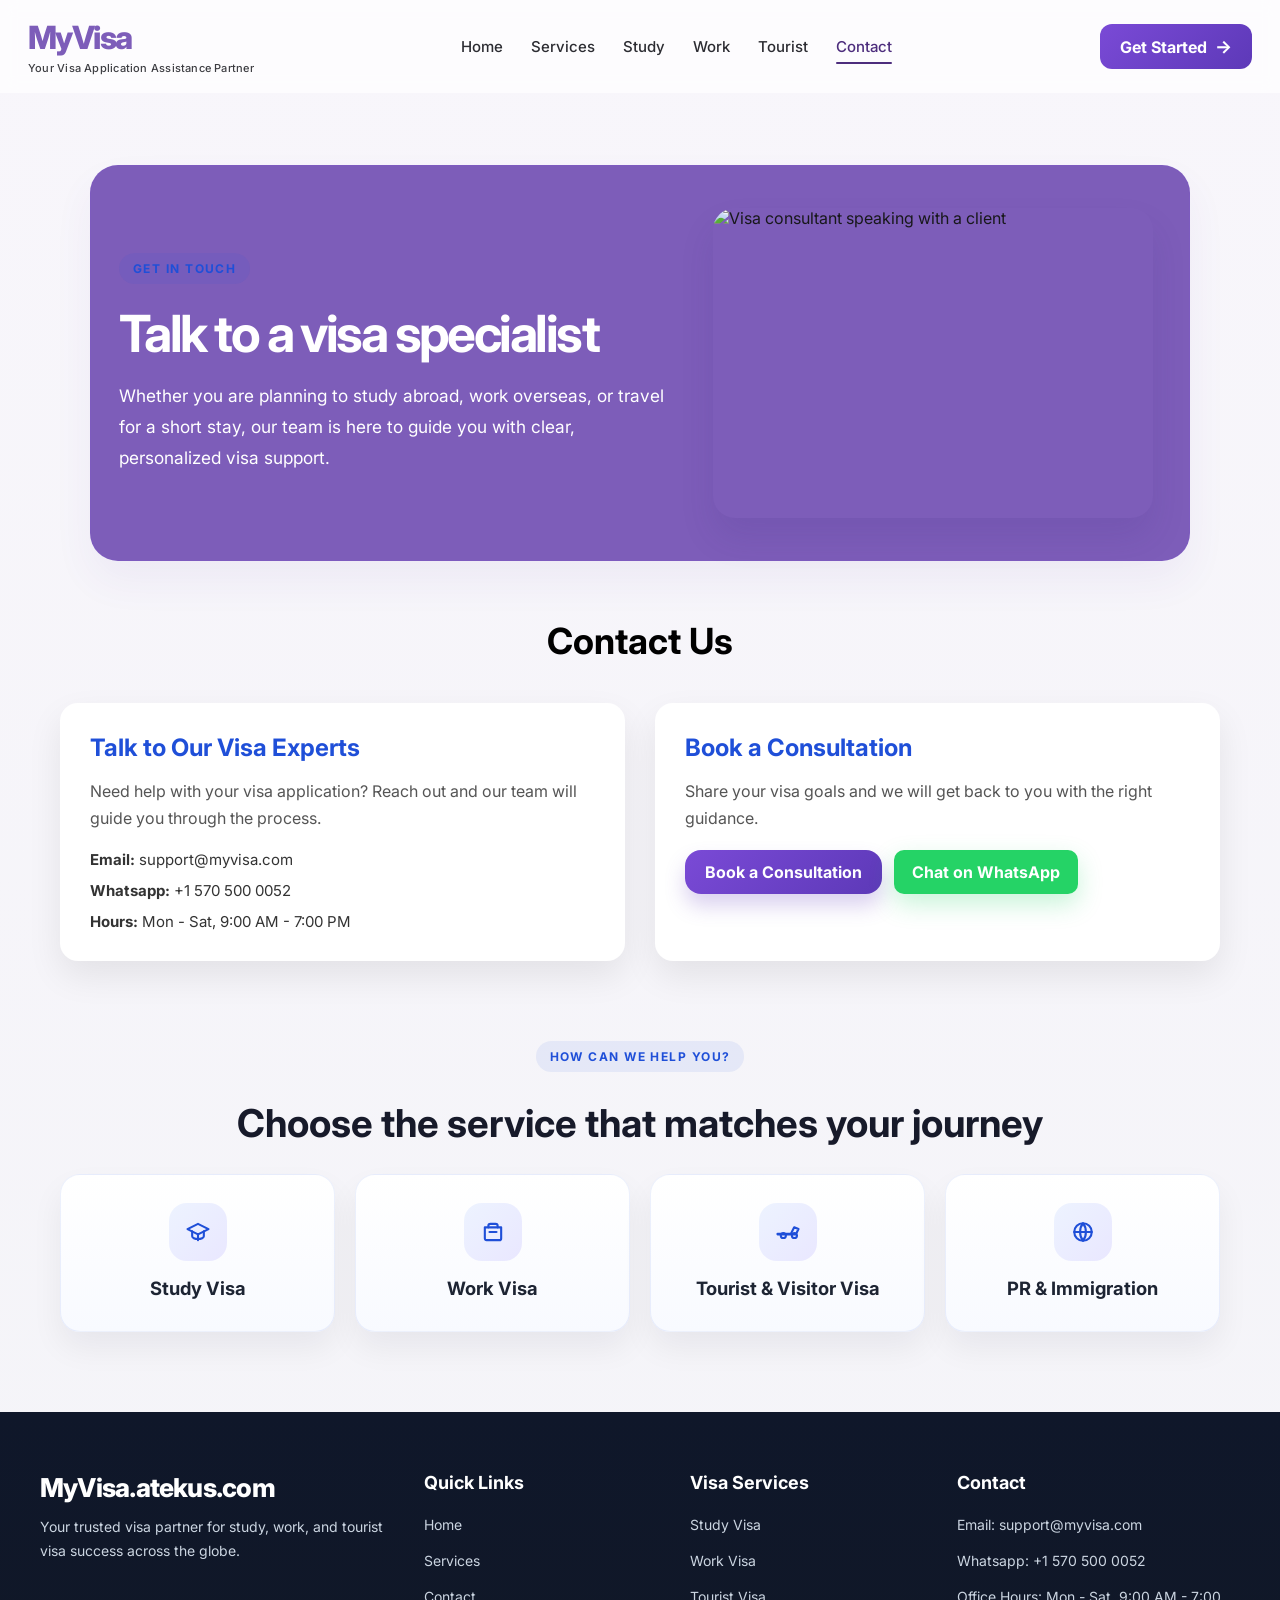
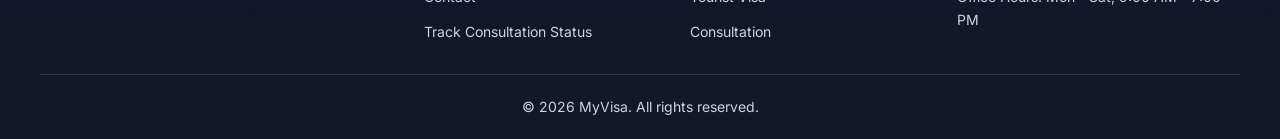
==== commit aaf5d6c1: "Changing the number" ====
--- a/contact.html
+++ b/contact.html
@@ -16,8 +16,8 @@
       <span class="tagline">Your Visa Application Assistance Partner</span>
     </div>
     <div class="nav-links" id="navLinks">
-      <a href="Index.html">Home</a>
-      <a href="Index.html#services">Services</a>
+      <a href="index.html">Home</a>
+      <a href="index.html#services">Services</a>
       <a href="study-destinations.html">Study</a>
       <a href="work-destinations.html">Work</a>
       <a href="tourist-destinations.html">Tourist</a>
@@ -54,7 +54,7 @@
       <p>Need help with your visa application? Reach out and our team will guide you through the process.</p>
       <ul class="contact-list">
         <li><strong>Email:</strong> support@myvisa.com</li>
-        <li><strong>Phone:</strong> +91 8297643830</li>
+        <li><strong>Whatsapp:</strong> +1 570 500 0052</li>
         <li><strong>Hours:</strong> Mon - Sat, 9:00 AM - 7:00 PM</li>
       </ul>
     </div>
@@ -64,7 +64,7 @@
       <p>Share your visa goals and we will get back to you with the right guidance.</p>
       <div class="contact-actions">
         <a class="hero-button" href="https://docs.google.com/forms" target="_blank" rel="noopener noreferrer">Book a Consultation</a>
-        <a class="whatsapp-button" href="https://wa.me/918297643830" target="_blank" rel="noopener noreferrer">Chat on WhatsApp</a>
+        <a class="whatsapp-button" href="https://wa.me/15705000052" target="_blank" rel="noopener noreferrer">Chat on WhatsApp</a>
       </div>
     </div>
   </div>
@@ -133,7 +133,7 @@
 
     <div class="footer-links">
       <h4>Quick Links</h4>
-      <a href="Index.html">Home</a>
+      <a href="index.html">Home</a>
       <a href="services.html">Services</a>
       <a href="contact.html">Contact</a>
       <a href="#">Track Consultation Status</a>
@@ -150,7 +150,7 @@
     <div class="footer-contact">
       <h4>Contact</h4>
       <p>Email: support@myvisa.com</p>
-      <p>Phone: +91 8297643830</p>
+      <p>Whatsapp: +1 570 500 0052</p>
       <p>Office Hours: Mon - Sat, 9:00 AM - 7:00 PM</p>
     </div>
   </div>
--- a/styles.css
+++ b/styles.css
@@ -5,9 +5,22 @@
   font-family: 'Inter', sans-serif;
 }
 
+html, body {
+  overflow-x: hidden;
+}
+
 body {
   background: linear-gradient(180deg, #f8f6fb 0%, #f4f4f8 100%);
   color: #18181b;
+}
+
+img {
+  max-width: 100%;
+}
+
+* {
+  word-break: break-word;
+  overflow-wrap: anywhere;
 }
 
 /* ================= HEADER ================= */
@@ -111,7 +124,6 @@
   border-radius: 12px;
   padding: 12px 20px;
   font-weight: 700;
-  box-shadow: 0 12px 20px rgba(110, 75, 196, 0.25);
   display: inline-flex;
   align-items: center;
   gap: 8px;
@@ -155,32 +167,55 @@
     display: flex;
   }
 
-  
+  .hero-actions {
+    flex-direction: column;
+    align-items: stretch;
+  }
+
+  .hero-button {
+    width: 100%;
+    min-width: 0;
+    justify-content: center;
+  }
+
   .nav {
-    padding: 12px 20px;
-    gap: 12px;
+    padding: 10px 16px;
+    gap: 10px;
     align-items: center;
+    position: relative;
   }
 
   .logo-section {
     min-width: 0;
-    flex: 1;
+    flex: 1 1 auto;
+    max-width: calc(100% - 120px);
   }
 
   .tagline {
     white-space: normal;
     overflow-wrap: break-word;
-    line-height: 1.4;
-    max-width: 100%;
+    line-height: 1.35;
+    max-width: 150px;
+    font-size: 10px;
+    margin-bottom: 0;
   }
 
   .nav-cta {
+    display: inline-flex;
+    padding: 9px 12px;
+    font-size: 12px;
+    margin-left: 0;
     flex-shrink: 0;
-    padding: 10px 14px;
+  }
+
+  .hamburger {
+    margin-left: auto;
+    align-self: center;
   }
 
   .logo {
     font-size: 28px;
+    line-height: 1.1;
   }
 
   .nav-links {
@@ -1389,6 +1424,75 @@
   line-height: 1.5;
 }
 
+@media (max-width: 768px) {
+  .contact-hero {
+    padding-top: 52px;
+  }
+
+  .contact-hero-inner {
+    grid-template-columns: 1fr;
+    padding: 28px 20px;
+  }
+
+  .contact-hero h1 {
+    font-size: clamp(2rem, 9vw, 2.8rem);
+  }
+
+  .contact-hero p {
+    font-size: 0.98rem;
+  }
+
+  .contact-hero-visual img {
+    height: 220px;
+  }
+
+  .contact {
+    padding-top: 24px;
+  }
+
+  .contact-grid {
+    grid-template-columns: 1fr;
+    gap: 18px;
+  }
+
+  .contact-card {
+    padding: 22px 18px;
+  }
+
+  .contact-card h3 {
+    font-size: 1.3rem;
+  }
+
+  .contact-actions {
+    flex-direction: column;
+    align-items: stretch;
+  }
+
+  .contact-actions .hero-button,
+  .contact-actions .whatsapp-button {
+    width: 100%;
+    text-align: center;
+  }
+
+  .help-grid {
+    grid-template-columns: repeat(2, minmax(0, 1fr));
+  }
+
+  .help-card {
+    padding: 22px 16px;
+  }
+
+  .help-header h2 {
+    font-size: clamp(1.8rem, 7vw, 2.3rem);
+  }
+}
+
+@media (max-width: 480px) {
+  .help-grid {
+    grid-template-columns: 1fr;
+  }
+}
+
 .whatsapp-button {
   display: inline-flex;
   align-items: center;
@@ -2103,8 +2207,25 @@
 @media (max-width: 900px) {
   .country-detail-hero,
   .detail-grid,
-  .country-summary-grid {
+  .country-summary-grid,
+  .country-story {
     grid-template-columns: 1fr;
+  }
+
+  .country-gallery {
+    grid-template-columns: repeat(2, minmax(0, 1fr));
+  }
+
+  .consultation-banner {
+    flex-direction: column;
+    align-items: flex-start;
+  }
+
+  .panel-card strong,
+  .summary-card strong {
+    display: block;
+    overflow-wrap: anywhere;
+    word-break: break-word;
   }
 }
 
@@ -2125,6 +2246,35 @@
   .primary-btn,
   .secondary-btn {
     width: 100%;
+  }
+
+  .country-gallery {
+    grid-template-columns: 1fr;
+  }
+
+  .country-story {
+    padding: 18px;
+  }
+
+  .panel-card strong,
+  .summary-card strong {
+    font-size: 0.96rem;
+  }
+
+  .country-story-copy h3 {
+    font-size: 1.5rem;
+  }
+
+  .detail-card {
+    padding: 18px;
+  }
+
+  .detail-card h3 {
+    font-size: 1.3rem;
+  }
+
+  .consultation-banner {
+    padding: 20px 18px;
   }
 }
 /* ================= PROCESS SECTION ================= */
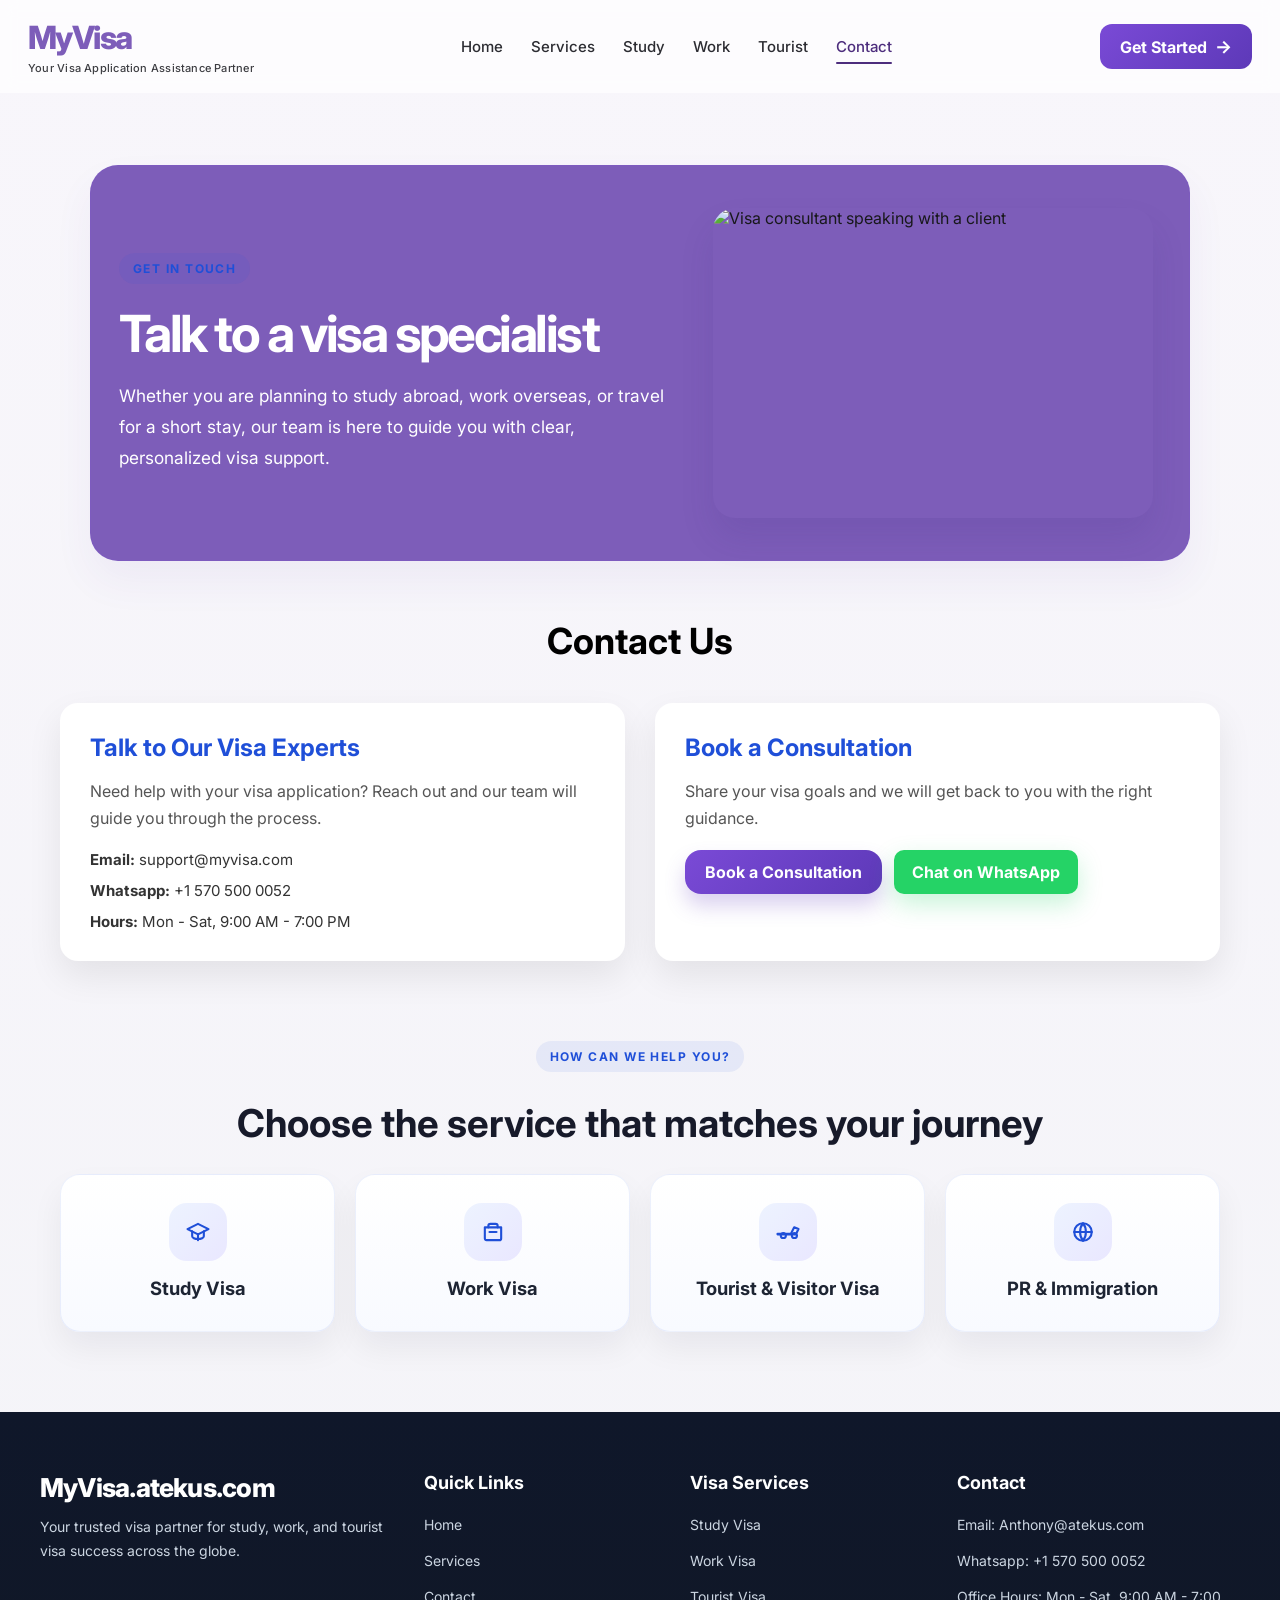
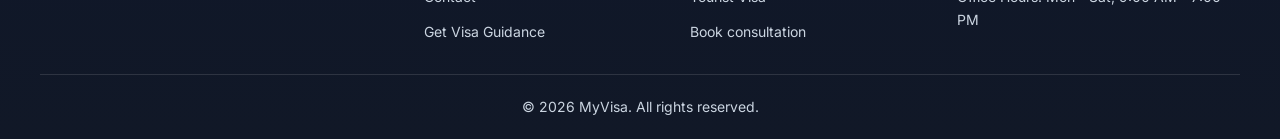
==== commit d09c1c42: "Added the google forms in the footer and removed the PR card" ====
--- a/contact.html
+++ b/contact.html
@@ -63,7 +63,7 @@
       <h3>Book a Consultation</h3>
       <p>Share your visa goals and we will get back to you with the right guidance.</p>
       <div class="contact-actions">
-        <a class="hero-button" href="https://docs.google.com/forms" target="_blank" rel="noopener noreferrer">Book a Consultation</a>
+        <a class="hero-button" href="https://docs.google.com/forms/d/1TTYRL5p3nXSIUZtYduncBK-CpyKFDafKxka9SO8K4YU/edit" target="_blank" rel="noopener noreferrer">Book a Consultation</a>
         <a class="whatsapp-button" href="https://wa.me/15705000052" target="_blank" rel="noopener noreferrer">Chat on WhatsApp</a>
       </div>
     </div>
@@ -136,7 +136,7 @@
       <a href="index.html">Home</a>
       <a href="services.html">Services</a>
       <a href="contact.html">Contact</a>
-      <a href="#">Track Consultation Status</a>
+      <a href="https://docs.google.com/forms/d/1jtFjSRXxjXt95lhSTt6sEdesief8ff0wo27pbfhuyfA/edit?ts=6ae8f5ef" target="_blank" rel="noopener noreferrer">Get Visa Guidance</a>
     </div>
 
     <div class="footer-links">
@@ -144,12 +144,12 @@
       <a href="study-destinations.html">Study Visa</a>
       <a href="work-destinations.html">Work Visa</a>
       <a href="tourist-destinations.html">Tourist Visa</a>
-      <a href="services.html">Consultation</a>
+      <a href="https://docs.google.com/forms/d/1TTYRL5p3nXSIUZtYduncBK-CpyKFDafKxka9SO8K4YU/edit" target="_blank" rel="noopener noreferrer">Book consultation</a>
     </div>
 
     <div class="footer-contact">
       <h4>Contact</h4>
-      <p>Email: support@myvisa.com</p>
+      <p>Email: Anthony@atekus.com</p>
       <p>Whatsapp: +1 570 500 0052</p>
       <p>Office Hours: Mon - Sat, 9:00 AM - 7:00 PM</p>
     </div>
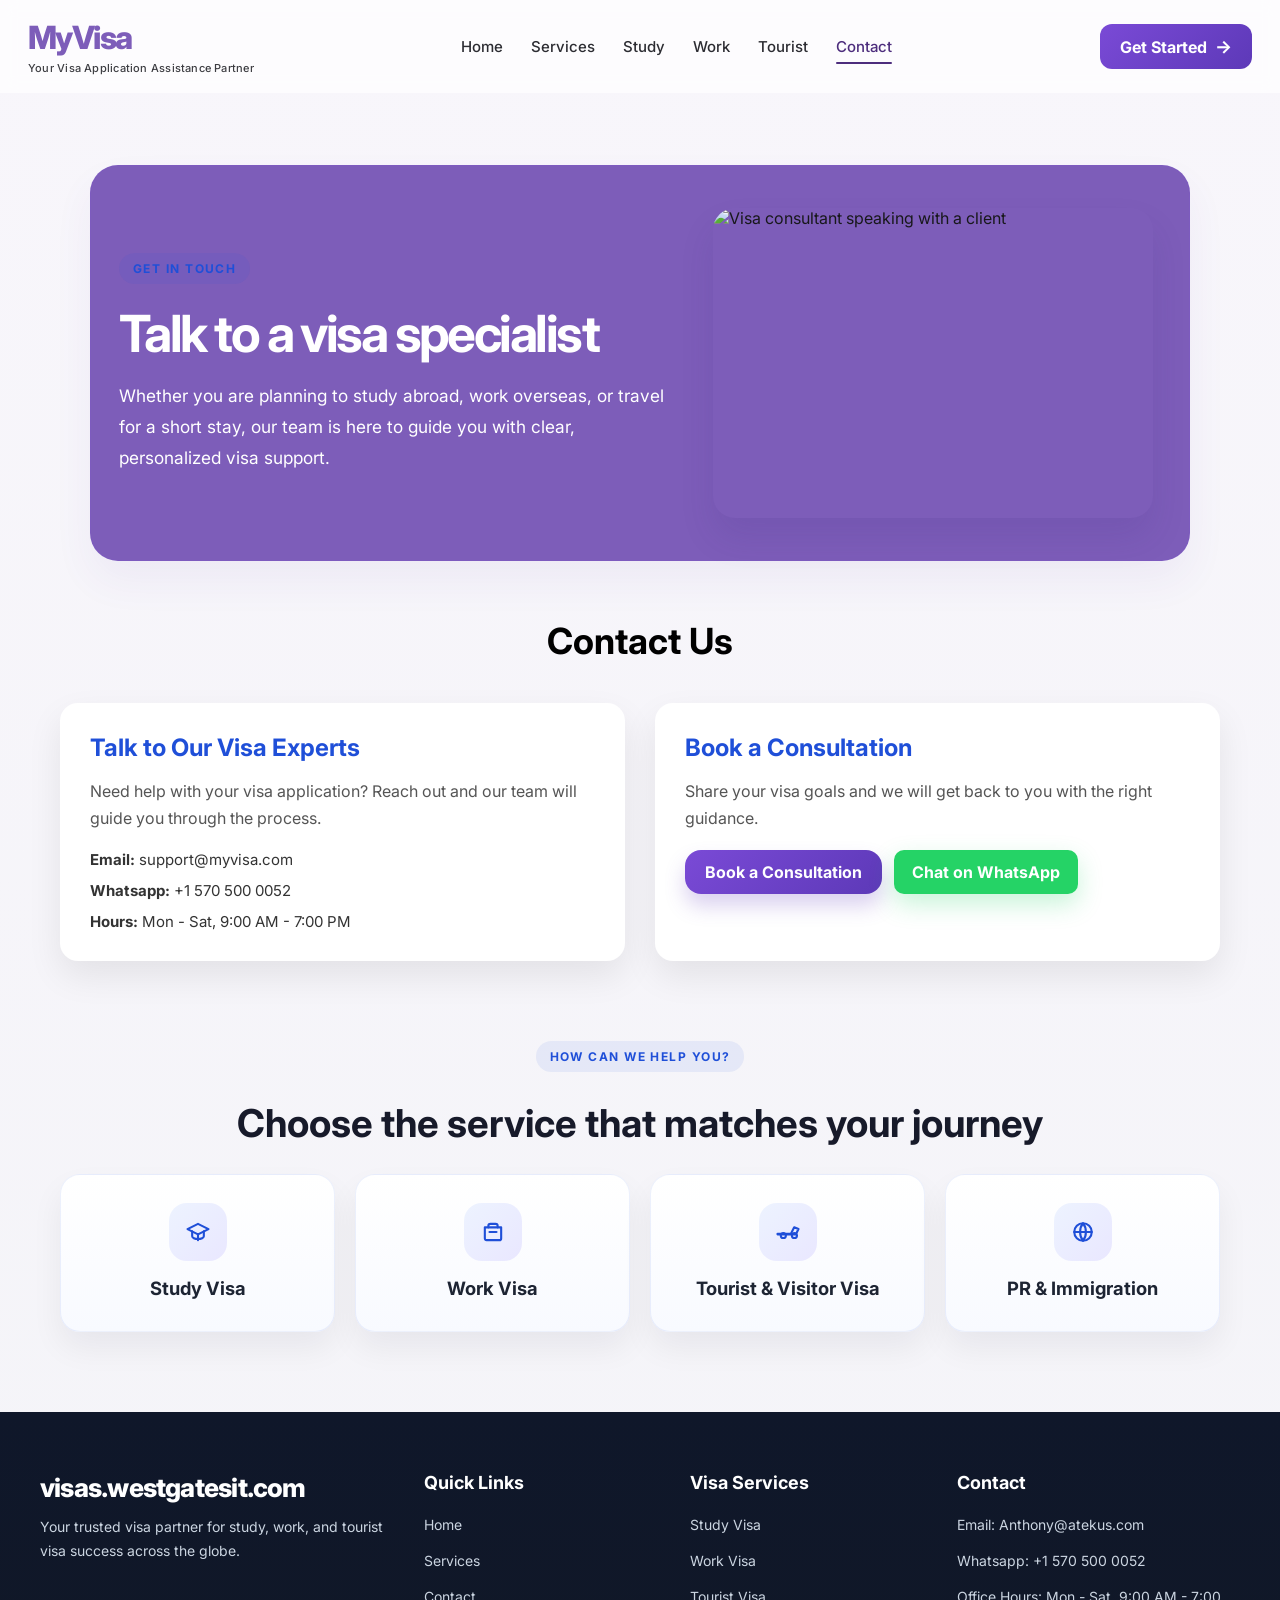
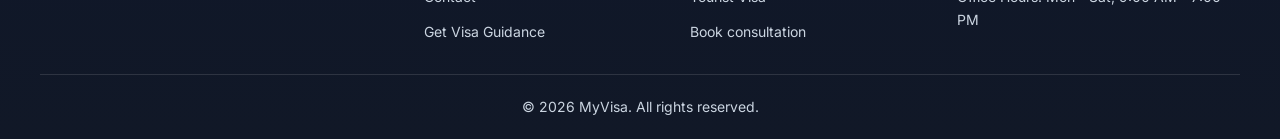
==== commit 2c1a9038: "Removed Atekus.com from the footer" ====
--- a/contact.html
+++ b/contact.html
@@ -127,7 +127,7 @@
 <footer>
   <div class="footer-inner">
     <div class="footer-brand">
-      <div class="footer-logo">MyVisa.atekus.com</div>
+      <div class="footer-logo">visas.westgatesit.com</div>
       <p>Your trusted visa partner for study, work, and tourist visa success across the globe.</p>
     </div>
 
